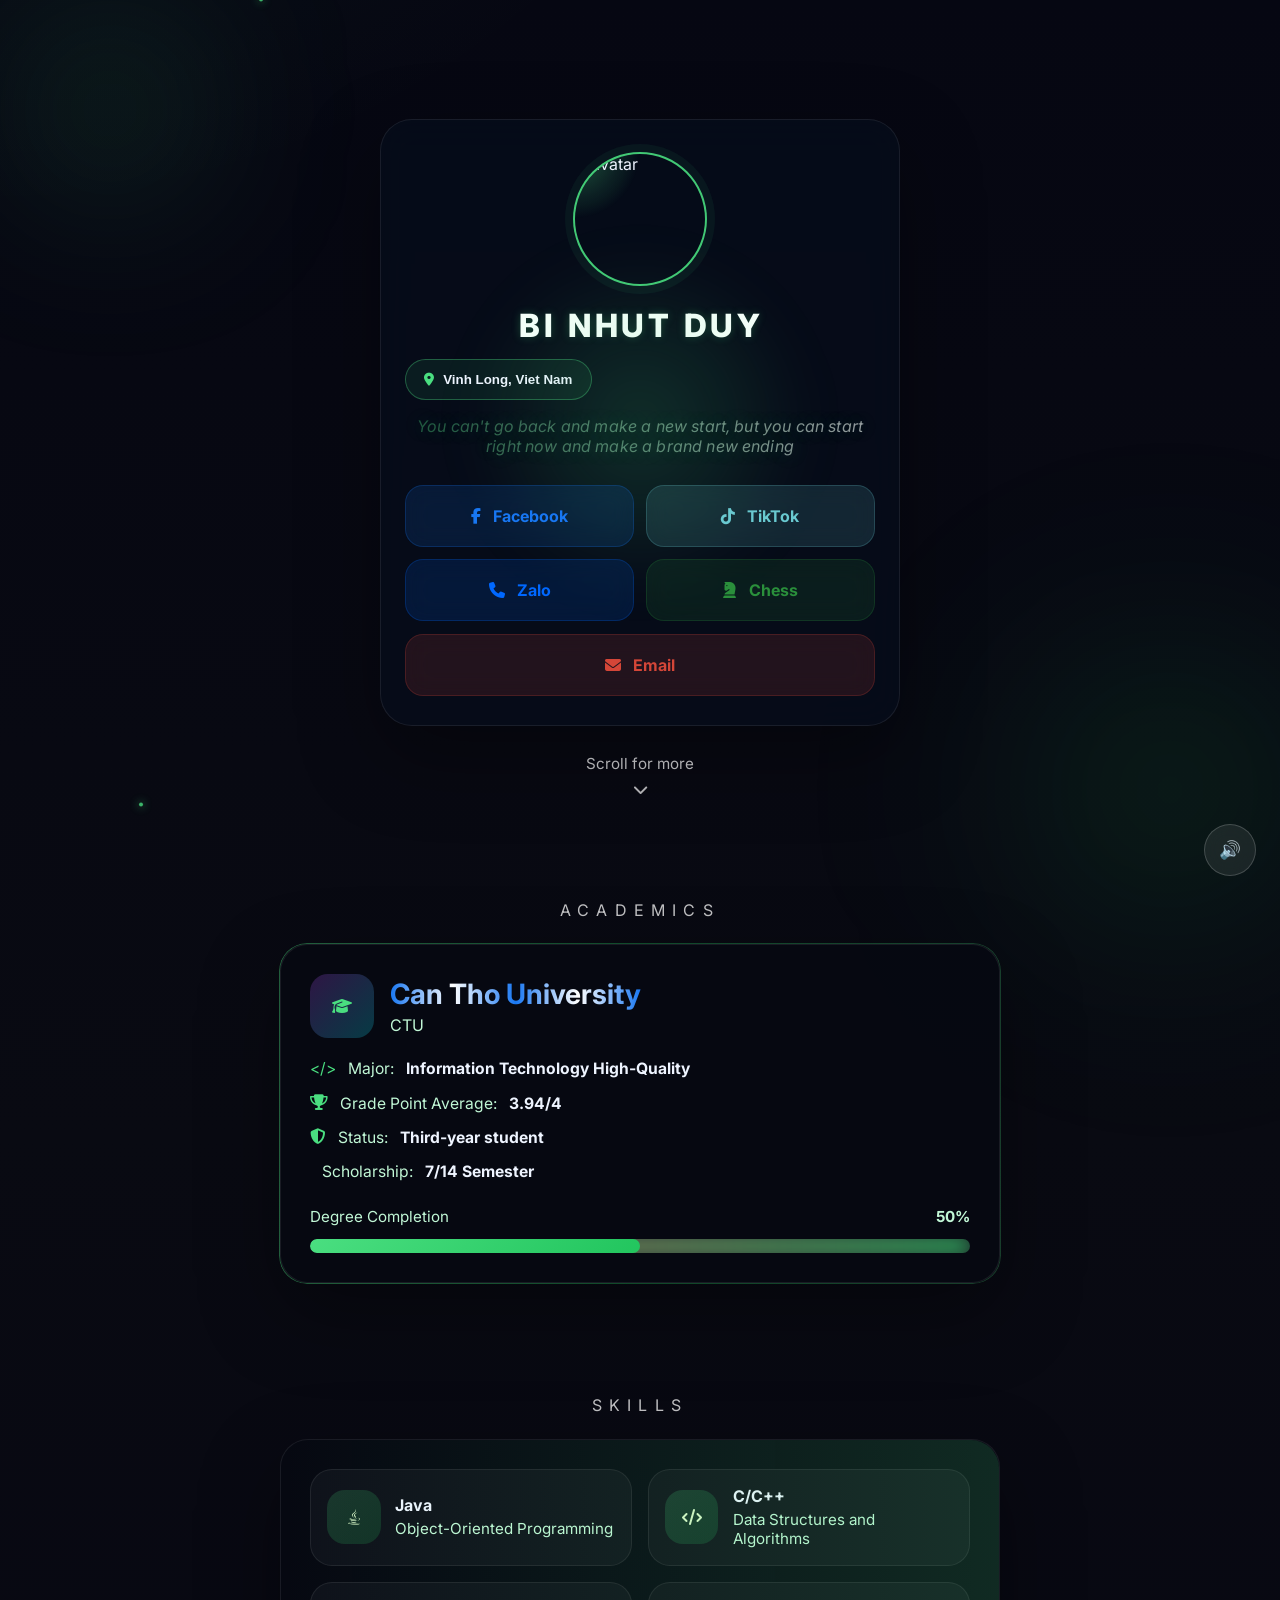
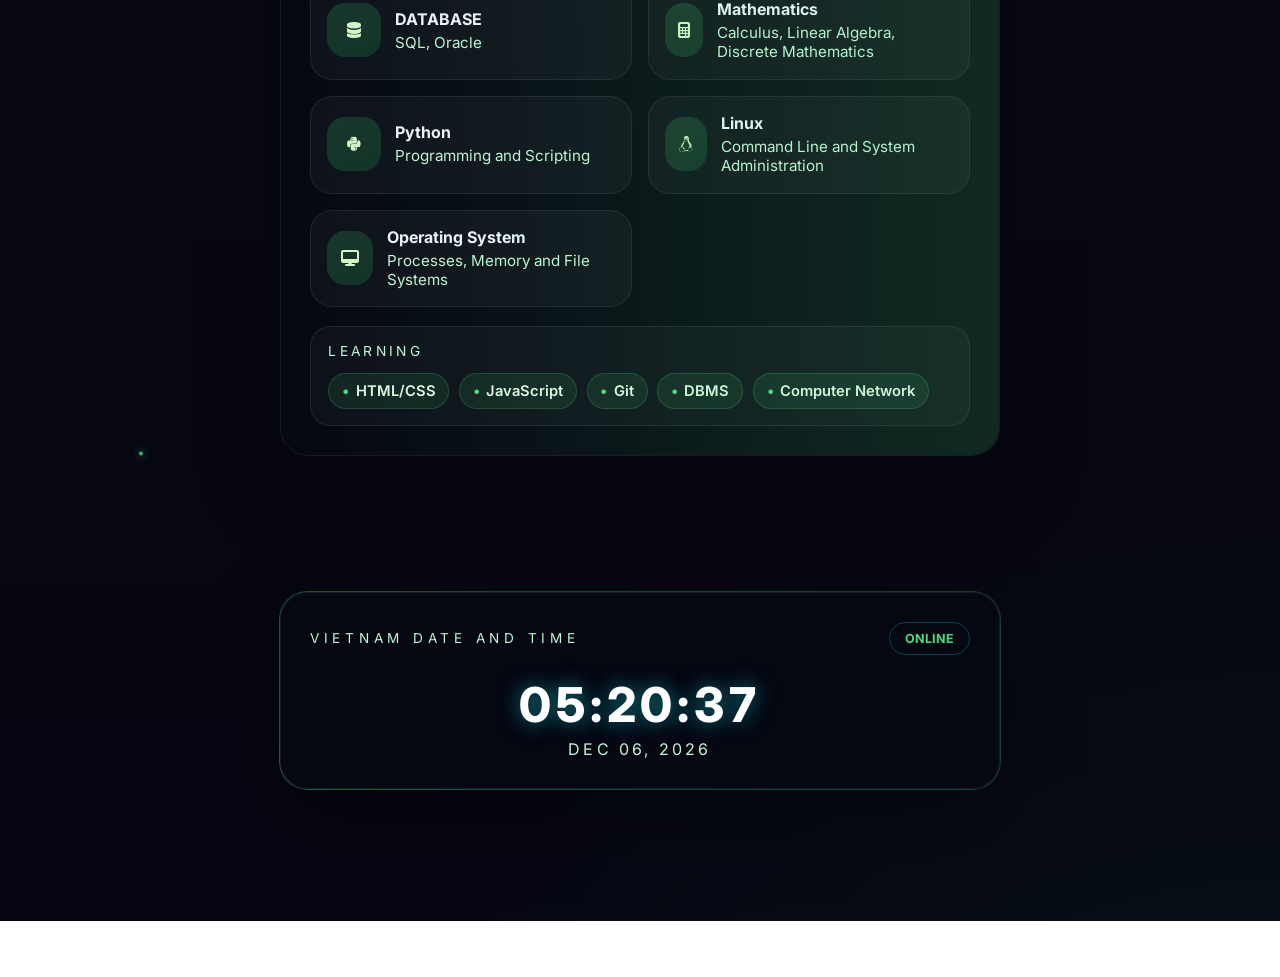
==== BlogCaNhan/img/index.html @ 594ec9be "Add files via upload" ====
<!DOCTYPE html>
<html lang="vi">
  <head>
    <meta charset="UTF-8" />
    <meta name="viewport" content="width=device-width, initial-scale=1.0" />
    <title>Nhut Duy Bi Profile</title>
    <meta
      name="description"
      content="Profile card cá nhân với hiệu ứng neon, giao diện mobile-first và liên kết mạng xã hội." 
    />
    <link rel="preconnect" href="https://fonts.googleapis.com" />
    <link rel="preconnect" href="https://fonts.gstatic.com" crossorigin />
    <link
      href="https://fonts.googleapis.com/css2?family=Inter:wght@400;500;600;700;800&display=swap"
      rel="stylesheet"
    />
    <link
      rel="stylesheet"
      href="https://cdnjs.cloudflare.com/ajax/libs/font-awesome/6.5.2/css/all.min.css"
    />
    <link rel="stylesheet" href="styles.css" />
  </head>
  <body>
    <audio id="background-music" src="https://www.soundhelix.com/examples/mp3/SoundHelix-Song-1.mp3" loop preload="auto" autoplay playsinline></audio>
    <button id="music-toggle" class="music-toggle" aria-label="Tắt nhạc" title="Tắt nhạc">🔊</button>
    
    <div id="particles-js"></div>

    <main class="hero">
      <div class="hero-card" data-aos="fade-up">
        <div class="hero-card-glow"></div>
        <div class="avatar-wrap">
          <img
            src="img/avatar.jpg"
            alt="avatar"
            class="avatar"
          />
        </div>
        <h1 class="name-title" aria-label="BI NHUT DUY">
          <span>B</span><span>I</span><span class="name-space"></span><span>N</span><span>H</span><span>U</span><span>T</span><span class="name-space"></span><span>D</span><span>U</span><span>Y</span>
        </h1>
        <button class="location-pill">
          <i class="fa-solid fa-location-dot"></i>
          Vinh Long, Viet Nam
        </button>
        <p class="subtitle">You can't go back and make a new start, but you can start right now and make a brand new ending</p>

        <div class="links-grid">
          <a href="https://www.facebook.com/nhutduymz2306" target="_blank" rel="noopener noreferrer" class="link-button facebook">
            <i class="fa-brands fa-facebook-f"></i>
            Facebook
          </a>
          <a href="https://www.tiktok.com/@nhutduybi" target="_blank" rel="noopener noreferrer" class="link-button tik-tok">
            <i class="fa-brands fa-tiktok"></i>
            TikTok
          </a>
          <a href="http://zalo.me/0325506418" target="_blank" rel="noopener noreferrer" class="link-button zalo">
            <i class="fa-solid fa-phone"></i>
            Zalo
          </a>
          <a href="https://link.chess.com/friend/jYQXuq" target="_blank" rel="noopener noreferrer" class="link-button chess">
            <i class="fa-solid fa-chess-knight"></i>
            Chess
          </a>
          <a href="mailto:nhutduybi2006@gmail.com" target="_blank" rel="noopener noreferrer" class="link-button free-fire">
            <i class="fa-solid fa-envelope"></i>
            Email
          </a>
        </div>
      </div>

      <div class="scroll-hint" id="scroll-hint" aria-label="Scroll for more">
        <span>Scroll for more</span>
        <i class="fa-solid fa-chevron-down"></i>
      </div>
    </main>

    <section id="academics" class="section academics container reveal">
      <div class="section-heading reveal">ACADEMICS</div>
      <div class="academics-card reveal reveal-delay-1">
        <div class="academics-top">
          <div class="academics-icon">
            <i class="fa-solid fa-graduation-cap"></i>
          </div>
          <div>
            <h2>Can Tho University</h2>
            <p>CTU</p>
          </div>
        </div>
        <div class="academics-info">
          <div><span>&lt;/&gt;</span> Major: <strong>Information Technology High-Quality</strong></div>
          <div><i class="fa-solid fa-trophy"></i> Grade Point Average: <strong>3.94/4</strong></div>
          <div><i class="fa-solid fa-shield-halved"></i> Status: <strong>Third-year student</strong></div>
          <div><i class="fa-solid fa-shield-check"></i> Scholarship: <strong>7/14 Semester</strong></div>
        </div>
        <div class="progress-row">
          <div class="progress-meta">
            <span>Degree Completion</span>
            <strong>50%</strong>
          </div>
          <div class="progress-bar"><div class="progress-fill"></div></div>
        </div>
      </div>
    </section>

    <section class="section achievements container reveal">
      <div class="section-heading reveal">SKILLS</div>
      <div class="achievements-card reveal reveal-delay-1">
        <div class="achievement-grid">
          <div class="achievement-item">
            <div class="achievement-icon">
              <i class="fa-brands fa-java"></i>
            </div>
            <div>
              <h3>Java</h3>
              <p>Object-Oriented Programming</p>
            </div>
          </div>
          <div class="achievement-item">
            <div class="achievement-icon">
              <i class="fa-solid fa-code"></i>
            </div>
            <div>
              <h3>C/C++</h3>
              <p>Data Structures and Algorithms</p>
            </div>
          </div>
          <div class="achievement-item">
            <div class="achievement-icon">
              <i class="fa-solid fa-database"></i>
            </div>
            <div>
              <h3>DATABASE</h3>
              <p>SQL, Oracle</p>
            </div>
          </div>
          <div class="achievement-item">
            <div class="achievement-icon">
              <i class="fa-solid fa-calculator"></i>
            </div>
            <div>
              <h3>Mathematics</h3>
              <p>Calculus, Linear Algebra, Discrete Mathematics</p>
            </div>
          </div>
          <div class="achievement-item">
            <div class="achievement-icon">
              <i class="fa-brands fa-python"></i>
            </div>
            <div>
              <h3>Python</h3>
              <p>Programming and Scripting</p>
            </div>
          </div>
          <div class="achievement-item">
            <div class="achievement-icon">
              <i class="fa-brands fa-linux"></i>
            </div>
            <div>
              <h3>Linux</h3>
              <p>Command Line and System Administration</p>
            </div>
          </div>
          <div class="achievement-item">
            <div class="achievement-icon">
              <i class="fa-solid fa-desktop"></i>
            </div>
            <div>
              <h3>Operating System</h3>
              <p>Processes, Memory and File Systems</p>
            </div>
          </div>
        </div>

        <div class="learning-wrap">
          <div class="learning-title">Learning</div>
          <div class="learning-badges">
            <span class="learning-badge">HTML/CSS</span>
            <span class="learning-badge">JavaScript</span>
            <span class="learning-badge">Git</span>
            <span class="learning-badge">DBMS</span>
            <span class="learning-badge">Computer Network</span>
          </div>
        </div>
      </div>
    </section>

    <section class="section clock-section container reveal">
      <div class="clock-card reveal reveal-delay-1">
        <div class="clock-head">
          <span class="clock-title">VIETNAM DATE AND TIME</span>
          <span class="status-pill">ONLINE</span>
        </div>
        <div class="clock-display">
          <div id="clock-time">00:00:00</div>
          <div id="clock-date">-- --- ----</div>
        </div>
      </div>
    </section>

    <footer class="footer reveal">
      <p>CREATED BY BINHUTDUY</p>
    </footer>

    <script src="https://unpkg.com/aos@2.3.4/dist/aos.js"></script>
    <script src="script.js"></script>
  </body>
</html>
---- BlogCaNhan/img/styles.css ----
:root {
  --bg: #04050e;
  --panel: rgba(9, 12, 26, 0.75);
  --panel-strong: rgba(255, 255, 255, 0.08);
  --text: #eef4ff;
  --muted: #c1f7d6;
  --accent: #4ade80;
  --accent-2: #22c55e;
  --accent-3: #16a34a;
  --border: rgba(255, 255, 255, 0.12);
  --shadow: 0 30px 80px rgba(0, 0, 0, 0.35);
}

* {
  box-sizing: border-box;
  margin: 0;
  padding: 0;
}

html {
  scroll-behavior: smooth;
  overflow-x: hidden;
  -webkit-overflow-scrolling: touch;
}

body {
  overflow-x: hidden;
  overscroll-behavior-y: auto;
}

@keyframes pulse-glow {
  0%, 100% {
    box-shadow: 0 0 0 0 rgba(74, 222, 128, 0.7);
  }
  50% {
    box-shadow: 0 0 0 12px rgba(74, 222, 128, 0);
  }
}

@keyframes float-scale {
  0%, 100% {
    transform: scale(1);
  }
  50% {
    transform: scale(1.04);
  }
}

@keyframes shimmer {
  0% {
    background-position: -1000px 0;
  }
  100% {
    background-position: 1000px 0;
  }
}

@keyframes glow-pulse {
  0%, 100% {
    opacity: 0.35;
  }
  50% {
    opacity: 0.65;
  }
}

@keyframes glow-sweep {
  0% {
    opacity: 0.9;
    background-position: -220% 0;
  }
  50% {
    opacity: 1;
    background-position: 220% 0;
  }
  100% {
    opacity: 0.9;
    background-position: -220% 0;
  }
}

@keyframes shimmer-sweep {
  0% {
    background-position: -200% 0;
  }
  100% {
    background-position: 200% 0;
  }
}

@keyframes page-float {
  0%, 100% {
    transform: translate3d(0, 0, 0) scale(1);
    opacity: 0.35;
  }
  50% {
    transform: translate3d(30px, -20px, 0) scale(1.05);
    opacity: 0.55;
  }
}

@keyframes rotate-gradient {
  0% {
    background-position: 0% 50%;
  }
  50% {
    background-position: 100% 50%;
  }
  100% {
    background-position: 0% 50%;
  }
}

@keyframes orbit-around {
  0% {
    transform: rotate(0deg) translateX(120px) rotate(0deg);
  }
  100% {
    transform: rotate(360deg) translateX(120px) rotate(-360deg);
  }
}

@keyframes orbit-around-sm {
  0% {
    transform: rotate(0deg) translateX(95px) rotate(0deg);
  }
  100% {
    transform: rotate(360deg) translateX(95px) rotate(-360deg);
  }
}

@keyframes orbit-reverse {
  0% {
    transform: rotate(-360deg) translateX(110px) rotate(360deg);
  }
  100% {
    transform: rotate(0deg) translateX(110px) rotate(0deg);
  }
}

.orbit-container {
  position: absolute;
  width: 100%;
  height: 100%;
  left: 50%;
  top: 50%;
  transform: translate(-50%, -50%);
  pointer-events: none;
  overflow: hidden;
  max-width: 100%;
  max-height: 100%;
}

@keyframes spin-ring {
  0% { transform: rotate(0deg); }
  100% { transform: rotate(360deg); }
}

@keyframes spin-ring-reverse {
  0% { transform: rotate(360deg); }
  100% { transform: rotate(0deg); }
}

.orbit-particle {
  position: absolute;
  width: 4px;
  height: 4px;
  border-radius: 50%;
  background: rgba(74, 222, 128, 0.8);
  box-shadow: 0 0 8px rgba(74, 222, 128, 0.9);
  left: 50%;
  top: 50%;
  margin: -2px 0 0 -2px;
}

body {
  min-height: 100vh;
  font-family: "Inter", sans-serif;
  color: var(--text);
  background-image: radial-gradient(circle at top left, rgba(74, 222, 128, 0.08), transparent 20%),
    radial-gradient(circle at bottom right, rgba(34, 197, 94, 0.1), transparent 25%),
    linear-gradient(180deg, #060712 0%, #090a12 45%, #060612 100%);
  background-size: 150% 150%, 150% 150%, 100% 100%;
  background-position: 0% 50%, 100% 50%, 50% 50%;
  animation: background-pulse 18s ease-in-out infinite;
  overflow-x: hidden;
  position: relative;
}

body::before,
body::after {
  content: "";
  position: fixed;
  inset: auto;
  width: 420px;
  height: 420px;
  border-radius: 50%;
  filter: blur(90px);
  pointer-events: none;
  z-index: 0;
}

body::before {
  top: -100px;
  left: -100px;
  background: radial-gradient(circle, rgba(74, 222, 128, 0.28), transparent 38%);
  animation: page-float 12s ease-in-out infinite, glow-drift 35s ease-in-out infinite;
}

body::after {
  right: -100px;
  bottom: -100px;
  background: radial-gradient(circle, rgba(34, 197, 94, 0.24), transparent 42%);
  box-shadow: inset 0 0 180px rgba(34, 197, 94, 0.12);
  animation: page-float 10s ease-in-out infinite, glow-drift-reverse 38s ease-in-out infinite;
  animation-delay: 4s, 4s;
}

@keyframes background-pulse {
  0%, 100% {
    background-position: 0% 50%, 100% 50%, 50% 50%;
  }
  50% {
    background-position: 15% 55%, 85% 45%, 50% 50%;
  }
}

@keyframes glow-drift {
  0%, 100% {
    transform: translate(0, 0);
    opacity: 1;
  }
  50% {
    transform: translate(20px, 18px);
    opacity: 0.85;
  }
}

@keyframes glow-drift-reverse {
  0%, 100% {
    transform: translate(0, 0);
    opacity: 1;
  }
  50% {
    transform: translate(-18px, -22px);
    opacity: 0.8;
  }
}

#particles-js {
  position: fixed;
  inset: 0;
  z-index: 0;
  pointer-events: none;
}

.music-toggle {
  position: fixed;
  bottom: 1.5rem;
  right: 1.5rem;
  z-index: 20;
  width: 52px;
  height: 52px;
  border-radius: 50%;
  border: 1px solid rgba(255, 255, 255, 0.18);
  background: rgba(255, 255, 255, 0.08);
  color: var(--accent-2);
  font-size: 1.1rem;
  display: grid;
  place-items: center;
  backdrop-filter: blur(12px);
  cursor: pointer;
  transition: transform 0.2s ease, background 0.2s ease, box-shadow 0.2s ease;
}

.music-toggle:hover {
  transform: scale(1.05);
  background: rgba(255, 255, 255, 0.14);
  box-shadow: 0 16px 34px rgba(74, 222, 128, 0.15);
}

.hero {
  min-height: 100vh;
  display: flex;
  flex-direction: column;
  justify-content: center;
  align-items: center;
  padding: 2rem 0 1rem;
  position: relative;
  z-index: 1;
}

.hero-card {
  position: relative;
  width: min(520px, calc(100% - 2rem));
  padding: 2rem 1.5rem 1.8rem;
  background: rgba(7, 12, 26, 0.85);
  border: 1px solid rgba(255, 255, 255, 0.08);
  border-radius: 32px;
  box-shadow: var(--shadow);
  backdrop-filter: blur(18px);
  overflow: visible;
  max-width: calc(100vw - 2rem);
  box-sizing: border-box;
  transform: none;
  transition: none;
}

.hero-card-glow {
  position: absolute;
  inset: -12px;
  z-index: 0;
  background: radial-gradient(circle, rgba(74, 222, 128, 0.18), transparent 42%);
  filter: blur(26px);
}

.avatar-wrap {
  position: relative;
  width: 134px;
  height: 134px;
  margin: 0 auto 1.4rem;
  border-radius: 50%;
  border: 2px solid rgba(74, 222, 128, 0.9);
  box-shadow: 0 0 0 8px rgba(74, 222, 128, 0.06);
  background: radial-gradient(circle at top left, rgba(74, 222, 128, 0.35), transparent 35%);
  overflow: hidden;
  z-index: 1;
  animation: pulse-glow 2.5s ease-in-out infinite;
}

.avatar {
  width: 100%;
  height: 100%;
  object-fit: cover;
}

.hero-card h1 {
  font-size: 2rem;
  text-align: center;
  letter-spacing: 0.03em;
  margin-bottom: 0.9rem;
  z-index: 1;
  animation: float-scale 3s ease-in-out infinite;
}

.name-title {
  display: flex;
  justify-content: center;
  flex-wrap: wrap;
  gap: 0.08em;
  font-weight: 800;
  font-size: clamp(1.8rem, 4.2vw, 2.45rem);
  letter-spacing: 0.28em;
  line-height: 1.12;
  text-transform: uppercase;
  text-shadow: 0 0 12px rgba(74, 222, 128, 0.2);
}

.name-title .name-space {
  display: inline-block;
  width: 0.28em;
}

.name-title span {
  display: inline-block;
  color: #f7fffb;
  animation: name-bounce 2.2s ease-in-out infinite;
  text-shadow: 0 0 8px rgba(74, 222, 128, 0.25);
}

.name-title span:nth-child(2n) {
  animation-delay: 0.1s;
}

.name-title span:nth-child(3n) {
  animation-delay: 0.2s;
}

.name-title span:nth-child(4n) {
  animation-delay: 0.3s;
}

@keyframes name-bounce {
  0%, 100% {
    transform: translateY(0) scale(1);
    color: #f7fffb;
    text-shadow: 0 0 8px rgba(74, 222, 128, 0.2);
  }
  50% {
    transform: translateY(-4px) scale(1.06);
    color: #7ef0a8;
    text-shadow: 0 0 14px rgba(74, 222, 128, 0.45);
  }
}

.location-pill {
  display: inline-flex;
  align-items: center;
  gap: 0.55rem;
  margin: 0 auto 1rem;
  padding: 0.75rem 1.15rem;
  border-radius: 999px;
  border: 1px solid rgba(74, 222, 128, 0.35);
  background: rgba(74, 222, 128, 0.08);
  color: var(--text);
  font-weight: 600;
  cursor: default;
  z-index: 1;
}

.location-pill i {
  color: var(--accent);
}

.subtitle {
  text-align: center;
  color: #e8fdf3;
  font-size: 1rem;
  font-style: italic;
  margin-bottom: 1.8rem;
  z-index: 1;
  letter-spacing: 0.01em;
  text-shadow: 0 0 18px rgba(74, 222, 128, 0.25);
  background: linear-gradient(90deg, rgba(74, 222, 128, 0.35), rgba(255, 255, 255, 0.6));
  -webkit-background-clip: text;
  background-clip: text;
  -webkit-text-fill-color: transparent;
  animation: subtitle-pop 5s ease-in-out infinite;
}

@keyframes subtitle-pop {
  0%, 100% {
    opacity: 0.88;
    transform: translateY(0px);
  }
  50% {
    opacity: 1;
    transform: translateY(-2px);
  }
}

.links-grid {
  display: grid;
  grid-template-columns: repeat(2, minmax(0, 1fr));
  gap: 0.7rem;
  row-gap: 0.8rem;
  z-index: 1;
}

.link-button {
  display: inline-flex;
  align-items: center;
  gap: 0.75rem;
  justify-content: center;
  min-height: 62px;
  padding: 0.9rem 1rem;
  border-radius: 18px;
  font-weight: 700;
  text-decoration: none;
  transition: transform 0.2s ease, box-shadow 0.2s ease, filter 0.2s ease;
  color: #fff;
  background: rgba(255, 255, 255, 0.06);
  border: 1px solid rgba(255, 255, 255, 0.08);
  backdrop-filter: blur(12px);
  position: relative;
  z-index: 1;
  cursor: pointer;
  -webkit-tap-highlight-color: transparent;
  touch-action: manipulation;
  user-select: none;
}

.link-button:hover {
  transform: scale(1.02);
  filter: brightness(1.15);
  box-shadow: 0 15px 35px rgba(0, 0, 0, 0.3);
  border-color: rgba(255, 255, 255, 0.25);
}

.link-button.facebook {
  color: #1877f2;
  background: rgba(24, 119, 242, 0.14);
  border-color: rgba(24, 119, 242, 0.22);
  transition: all 0.3s ease;
}

.link-button.facebook:hover {
  box-shadow: 0 0 20px rgba(24, 119, 242, 0.4);
}

.link-button.instagram {
  color: #ff7dbd;
  background: rgba(255, 125, 189, 0.14);
  border-color: rgba(255, 125, 189, 0.22);
  transition: all 0.3s ease;
}

.link-button.instagram:hover {
  box-shadow: 0 0 20px rgba(255, 125, 189, 0.4);
}

.link-button.zalo {
  color: #0068ff;
  background: rgba(0, 104, 255, 0.14);
  border-color: rgba(0, 104, 255, 0.22);
  transition: all 0.3s ease;
}

.link-button.zalo:hover {
  box-shadow: 0 0 20px rgba(0, 104, 255, 0.4);
}

.link-button.chess {
  color: #2a8f3b;
  background: rgba(42, 143, 59, 0.14);
  border-color: rgba(42, 143, 59, 0.22);
  transition: all 0.3s ease;
}

.link-button.chess:hover {
  box-shadow: 0 0 20px rgba(42, 143, 59, 0.4);
}

.link-button.free-fire {
  grid-column: 1 / -1;
  justify-self: center;
  width: 100%;
  color: #d44638;
  background: rgba(212, 70, 56, 0.14);
  border-color: rgba(212, 70, 56, 0.22);
  transition: all 0.3s ease;
}

.link-button.free-fire:hover {
  box-shadow: 0 0 20px rgba(212, 70, 56, 0.4);
}

.link-button.tik-tok {
  color: #69c9d0;
  background: rgba(105, 201, 208, 0.14);
  border-color: rgba(105, 201, 208, 0.22);
  transition: all 0.3s ease;
}

.link-button.tik-tok:hover {
  box-shadow: 0 0 20px rgba(105, 201, 208, 0.4);
}

.scroll-hint {
  margin-top: 1.75rem;
  display: flex;
  flex-direction: column;
  align-items: center;
  gap: 0.55rem;
  color: rgba(255, 255, 255, 0.68);
  font-size: 0.95rem;
  z-index: 1;
  background: transparent;
  border: 0;
  padding: 0;
  cursor: default;
}

.scroll-hint i {
  font-size: 0.95rem;
  animation: float-up 2s ease-in-out infinite;
}

.reveal {
  opacity: 0;
  transform: translateY(56px);
  transition: opacity 0.8s cubic-bezier(0.22, 1, 0.36, 1), transform 0.8s cubic-bezier(0.22, 1, 0.36, 1);
  will-change: opacity, transform;
}

.reveal.is-visible {
  opacity: 1;
  transform: translateY(0);
}

.reveal-delay-1 {
  transition-delay: 0.1s;
}

.section {
  padding: 3rem 0 4rem;
  position: relative;
  z-index: 1;
  scroll-margin-top: 1rem;
}

.section.academics {
  padding-top: 0;
}

.section-heading {
  text-align: center;
  color: rgba(255, 255, 255, 0.75);
  font-size: 1rem;
  letter-spacing: 0.45em;
  margin-bottom: 1.5rem;
}

.achievements-card,
.academics-card {
  position: relative;
  width: min(720px, calc(100% - 2rem));
  margin: 0 auto;
  padding: 1.8rem;
  background: rgba(6, 8, 18, 0.88);
  border: 1px solid rgba(255, 255, 255, 0.08);
  border-radius: 28px;
  box-shadow: var(--shadow);
  backdrop-filter: blur(18px);
  overflow: visible;
  max-width: calc(100vw - 2rem);
  box-sizing: border-box;
}

.achievements-card {
  animation: glow-sweep 6s ease-in-out infinite;
}

.achievements-card::before {
  content: "";
  position: absolute;
  inset: 0;
  border-radius: 28px;
  background: linear-gradient(90deg, transparent, rgba(74, 222, 128, 0.18), transparent);
  background-size: 220% 100%;
  animation: shimmer-sweep 4s linear infinite;
  pointer-events: none;
  z-index: 0;
}

.academics-card::after {
  content: "";
  position: absolute;
  inset: -2px;
  border-radius: 28px;
  padding: 1px;
  background: linear-gradient(90deg, rgba(74, 222, 128, 0.4), rgba(34, 197, 94, 0.35), rgba(74, 222, 128, 0.25));
  mask: linear-gradient(#fff 0 0) content-box, linear-gradient(#fff 0 0);
  mask-composite: subtract;
  pointer-events: none;
  z-index: -1;
}

.academics-top {
  display: flex;
  align-items: center;
  gap: 1rem;
  margin-bottom: 1.35rem;
}

.academics-icon {
  width: 64px;
  height: 64px;
  border-radius: 18px;
  display: grid;
  place-items: center;
  background: linear-gradient(135deg, rgba(191, 74, 255, 0.22), rgba(10, 243, 255, 0.22));
  color: var(--accent);
}

.academics-top h2 {
  font-size: 1.75rem;
  margin-bottom: 0.25rem;
  background: linear-gradient(90deg, #1877f2 0%, #ffffff 25%, #1877f2 50%, #ffffff 75%, #1877f2 100%);
  -webkit-background-clip: text;
  -webkit-text-fill-color: transparent;
  background-clip: text;
  color: transparent;
}

.academics-top p {
  color: var(--muted);
}

.academics-info {
  display: grid;
  gap: 0.95rem;
  margin-bottom: 1.65rem;
}

.academics-info div {
  display: flex;
  align-items: center;
  gap: 0.75rem;
  color: var(--muted);
  font-size: 0.98rem;
}

.academics-info strong {
  color: var(--text);
}

.academics-info span,
.academics-info i {
  color: var(--accent);
}

.progress-row {
  display: grid;
  gap: 0.8rem;
}

.progress-meta {
  display: flex;
  justify-content: space-between;
  align-items: center;
  color: var(--muted);
  font-size: 0.95rem;
}

.progress-bar {
  position: relative;
  width: 100%;
  height: 14px;
  border-radius: 999px;
  background: rgba(255, 255, 255, 0.08);
  overflow: hidden;
}

.progress-bar::before {
  content: "";
  position: absolute;
  inset: -3px;
  border-radius: 999px;
  background: linear-gradient(90deg, rgba(74, 222, 128, 0.8), rgba(190, 255, 146, 0.5), rgba(34, 197, 94, 0.8));
  filter: blur(10px);
  z-index: -1;
}

.progress-fill {
  width: 50%;
  height: 100%;
  border-radius: 999px;
  background: linear-gradient(135deg, var(--accent), var(--accent-2));
}

.footer {
  text-align: center;
  padding: 1rem 0 2rem;
  color: rgba(255, 255, 255, 0.55);
}

@media (max-width: 720px) {
  .hero-card {
    padding: 1.8rem 1.2rem 1.4rem;
  }

  .avatar-wrap {
    width: 120px;
    height: 120px;
  }

  .hero-card h1 {
    font-size: 1.9rem;
  }

  .location-pill,
  .subtitle {
    font-size: 0.95rem;
  }

  .links-grid {
    grid-template-columns: 1fr 1fr;
    gap: 0.65rem;
  }

  .link-button {
    min-height: 56px;
    border-radius: 16px;
    transition: transform 0.18s ease, box-shadow 0.18s ease, background 0.18s ease;
    touch-action: manipulation;
  }

  .link-button:active {
    transform: scale(0.98);
    box-shadow: 0 10px 24px rgba(74, 222, 128, 0.16);
  }

  .section-heading {
    letter-spacing: 0.35em;
  }

  .hero-card {
    border-color: rgba(74, 222, 128, 0.18);
    box-shadow: 0 25px 80px rgba(74, 222, 128, 0.16);
  }

  .hero-card::after {
    content: "";
    position: absolute;
    inset: -14px;
    border-radius: 36px;
    background: radial-gradient(circle, rgba(74, 222, 128, 0.14), transparent 60%);
    filter: blur(18px);
    pointer-events: none;
    z-index: 0;
  }
}

@media (max-width: 540px) {
  .hero-card {
    width: calc(100% - 1.5rem);
  }

  .links-grid {
    grid-template-columns: 1fr;
    gap: 0.6rem;
  }

  .link-button.bank {
    width: 100%;
  }

  .academics-card,
  .achievements-card,
  .clock-card {
    width: calc(100% - 1.5rem);
  }

  .academics-top {
    flex-direction: column;
    align-items: flex-start;
  }

  .achievement-grid {
    grid-template-columns: 1fr;
  }

  .achievement-item {
    flex-direction: column;
    align-items: flex-start;
    gap: 0.75rem;
  }

  .achievement-icon {
    width: 48px;
    height: 48px;
  }

  .music-toggle {
    width: 46px;
    height: 46px;
    bottom: 1rem;
    right: 1rem;
  }
}

.achievements-card {
  position: relative;
  width: min(720px, calc(100% - 2rem));
  margin: 0 auto 1.5rem;
  padding: 1.8rem;
  background: rgba(6, 8, 18, 0.88);
  border: 1px solid rgba(255, 255, 255, 0.08);
  border-radius: 28px;
  box-shadow: var(--shadow);
  backdrop-filter: blur(18px);
  overflow: visible;
  max-width: calc(100vw - 2rem);
  box-sizing: border-box;
}

.achievement-grid {
  display: grid;
  grid-template-columns: repeat(2, minmax(0, 1fr));
  gap: 1rem;
}

.achievement-item {
  display: flex;
  align-items: center;
  gap: 0.9rem;
  padding: 1rem 1rem 1.1rem;
  border-radius: 22px;
  background: rgba(255, 255, 255, 0.04);
  border: 1px solid rgba(255, 255, 255, 0.08);
  transition: transform 0.25s ease, box-shadow 0.25s ease, border-color 0.25s ease;
}

.achievement-item:hover {
  transform: scale(1.02);
  box-shadow: 0 12px 24px rgba(74, 222, 128, 0.18);
  border-color: rgba(74, 222, 128, 0.25);
}

.achievement-item:hover .achievement-icon {
  transform: rotate(8deg) scale(1.05);
}

.learning-wrap {
  margin-top: 1.2rem;
  padding: 1rem 1.1rem;
  border-radius: 20px;
  background: rgba(255, 255, 255, 0.035);
  border: 1px solid rgba(255, 255, 255, 0.08);
}

.learning-title {
  margin-bottom: 0.85rem;
  font-size: 0.86rem;
  letter-spacing: 0.24em;
  text-transform: uppercase;
  color: var(--muted);
}

.learning-badges {
  display: flex;
  flex-wrap: wrap;
  gap: 0.6rem;
}

.learning-badge {
  display: inline-flex;
  align-items: center;
  gap: 0.4rem;
  padding: 0.5rem 0.8rem;
  border-radius: 999px;
  background: rgba(74, 222, 128, 0.1);
  border: 1px solid rgba(74, 222, 128, 0.2);
  color: #dffbe5;
  font-size: 0.92rem;
  font-weight: 600;
}

.learning-badge::before {
  content: "•";
  color: var(--accent);
}

.achievement-icon {
  width: 54px;
  height: 54px;
  border-radius: 18px;
  display: grid;
  place-items: center;
  background: linear-gradient(135deg, rgba(74, 222, 128, 0.18), rgba(34, 197, 94, 0.18));
  color: #d8f5c7;
}

.achievement-item h3 {
  font-size: 1rem;
  margin-bottom: 0.25rem;
}

.achievement-item p {
  color: var(--muted);
  font-size: 0.95rem;
}

.clock-card {
  position: relative;
  width: min(720px, calc(100% - 2rem));
  margin: 0 auto;
  padding: 1.8rem;
  background: rgba(6, 8, 18, 0.88);
  border: 1px solid rgba(255, 255, 255, 0.08);
  border-radius: 28px;
  box-shadow: var(--shadow);
  backdrop-filter: blur(18px);
  overflow: visible;
  max-width: calc(100vw - 2rem);
  box-sizing: border-box;
}

.clock-card::after {
  content: "";
  position: absolute;
  inset: -2px;
  border-radius: 28px;
  padding: 1px;
  background: linear-gradient(45deg, rgba(74, 222, 128, 0.4), rgba(34, 197, 94, 0.35), rgba(74, 222, 128, 0.25));
  mask: linear-gradient(#fff 0 0) content-box, linear-gradient(#fff 0 0);
  mask-composite: subtract;
  pointer-events: none;
  z-index: -1;
}

.clock-head {
  display: flex;
  justify-content: space-between;
  align-items: center;
  gap: 0.75rem;
  margin-bottom: 1.25rem;
}

.clock-title {
  color: var(--muted);
  letter-spacing: 0.35em;
  font-size: 0.85rem;
  text-transform: uppercase;
}

.status-pill {
  display: inline-flex;
  align-items: center;
  justify-content: center;
  padding: 0.5rem 0.95rem;
  border-radius: 999px;
  border: 1px solid rgba(10, 243, 255, 0.25);
  color: var(--accent);
  font-weight: 700;
  font-size: 0.78rem;
  text-transform: uppercase;
}

.clock-display {
  display: flex;
  flex-direction: column;
  align-items: center;
  gap: 0.35rem;
}

#clock-time {
  font-size: 3rem;
  font-weight: 800;
  letter-spacing: 0.1em;
  color: #ffffff;
  animation: glow-pulse 2s ease-in-out infinite;
  text-shadow: 0 0 20px rgba(10, 243, 255, 0.5);
}

#clock-date {
  font-size: 1rem;
  color: var(--muted);
  letter-spacing: 0.2em;
  animation: float-up 4s ease-in-out infinite;
}

@media (max-width: 720px) {
  .clock-card {
    padding: 1.4rem;
  }

  #clock-time {
    font-size: 2.6rem;
  }
}

@media (max-width: 540px) {
  .clock-head {
    flex-direction: column;
    align-items: flex-start;
  }

  #clock-time {
    font-size: 2.2rem;
  }
}
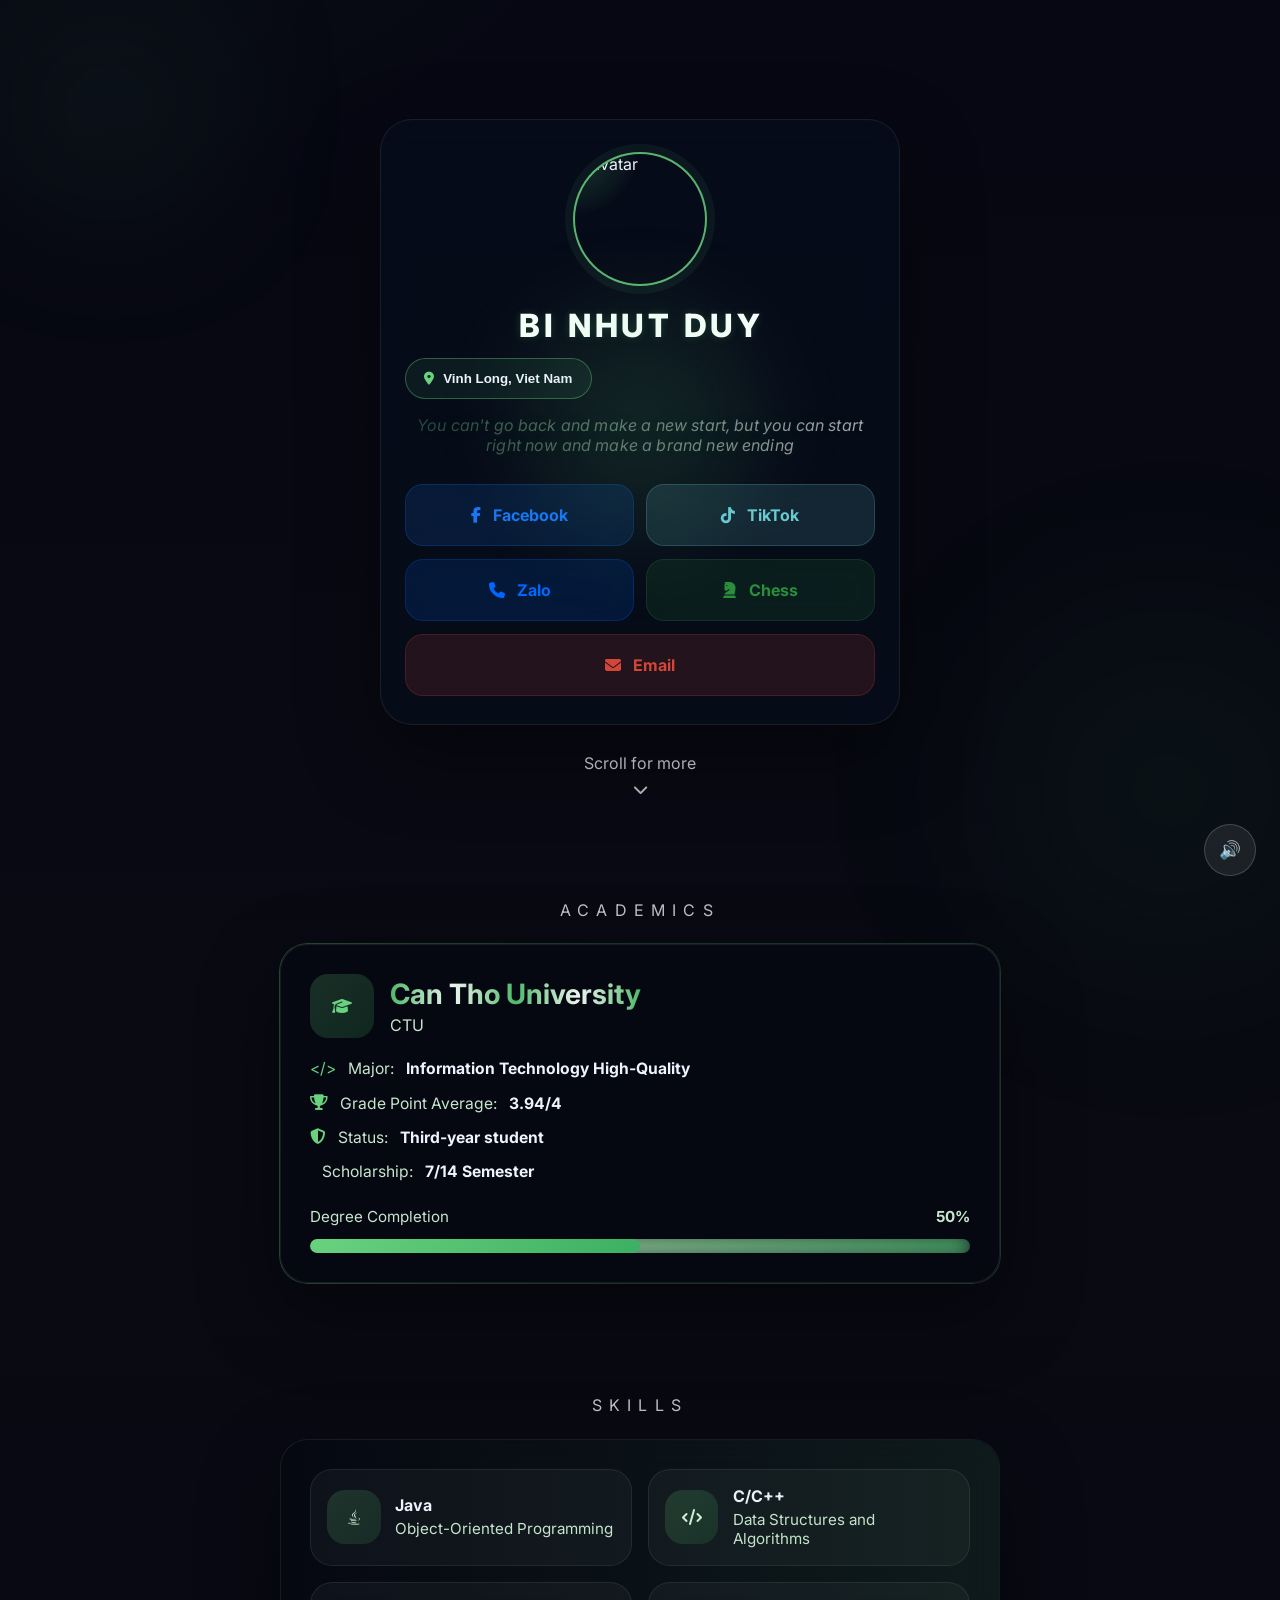
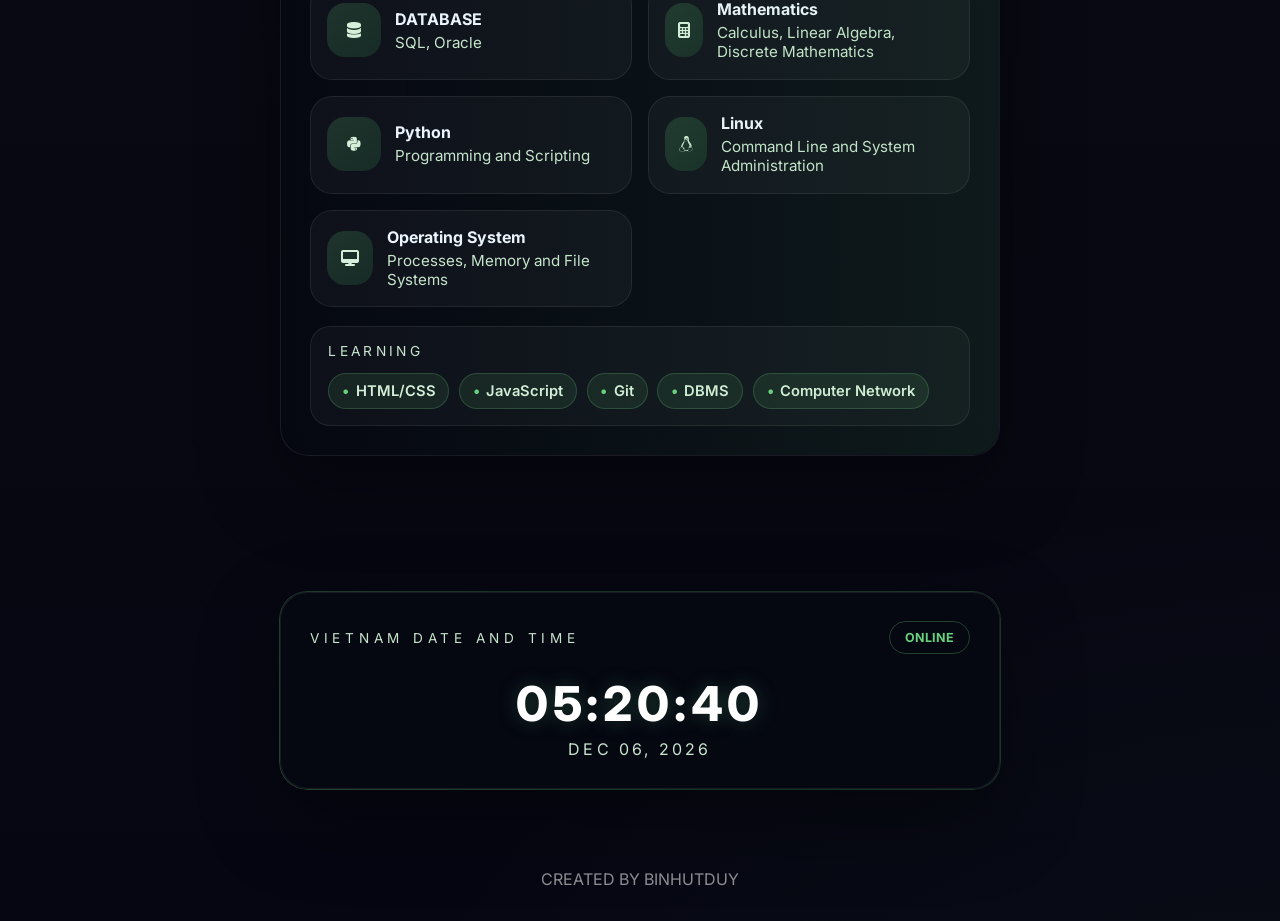
==== commit 11851659: "Add files via upload" ====
--- a/BlogCaNhan/img/index.html
+++ b/BlogCaNhan/img/index.html
@@ -69,10 +69,10 @@
         </div>
       </div>
 
-      <div class="scroll-hint" id="scroll-hint" aria-label="Scroll for more">
+      <button class="scroll-hint" id="scroll-hint" type="button" aria-label="Cuộn xuống mục học tập">
         <span>Scroll for more</span>
         <i class="fa-solid fa-chevron-down"></i>
-      </div>
+      </button>
     </main>
 
     <section id="academics" class="section academics container reveal">
--- a/BlogCaNhan/img/styles.css
+++ b/BlogCaNhan/img/styles.css
@@ -3,10 +3,10 @@
   --panel: rgba(9, 12, 26, 0.75);
   --panel-strong: rgba(255, 255, 255, 0.08);
   --text: #eef4ff;
-  --muted: #c1f7d6;
-  --accent: #4ade80;
-  --accent-2: #22c55e;
-  --accent-3: #16a34a;
+  --muted: #c8e5ce;
+  --accent: #69d27f;
+  --accent-2: #3caf62;
+  --accent-3: #287c49;
   --border: rgba(255, 255, 255, 0.12);
   --shadow: 0 30px 80px rgba(0, 0, 0, 0.35);
 }
@@ -20,20 +20,18 @@
 html {
   scroll-behavior: smooth;
   overflow-x: hidden;
-  -webkit-overflow-scrolling: touch;
 }
 
 body {
-  overflow-x: hidden;
   overscroll-behavior-y: auto;
 }
 
 @keyframes pulse-glow {
   0%, 100% {
-    box-shadow: 0 0 0 0 rgba(74, 222, 128, 0.7);
+    box-shadow: 0 0 0 0 rgba(105, 210, 127, 0.4);
   }
   50% {
-    box-shadow: 0 0 0 12px rgba(74, 222, 128, 0);
+    box-shadow: 0 0 0 12px rgba(105, 210, 127, 0);
   }
 }
 
@@ -166,8 +164,8 @@
   width: 4px;
   height: 4px;
   border-radius: 50%;
-  background: rgba(74, 222, 128, 0.8);
-  box-shadow: 0 0 8px rgba(74, 222, 128, 0.9);
+  background: rgba(105, 210, 127, 0.75);
+  box-shadow: 0 0 8px rgba(105, 210, 127, 0.65);
   left: 50%;
   top: 50%;
   margin: -2px 0 0 -2px;
@@ -177,12 +175,11 @@
   min-height: 100vh;
   font-family: "Inter", sans-serif;
   color: var(--text);
-  background-image: radial-gradient(circle at top left, rgba(74, 222, 128, 0.08), transparent 20%),
-    radial-gradient(circle at bottom right, rgba(34, 197, 94, 0.1), transparent 25%),
+  background-image: radial-gradient(circle at top left, rgba(105, 210, 127, 0.07), transparent 20%),
+    radial-gradient(circle at bottom right, rgba(60, 175, 98, 0.08), transparent 25%),
     linear-gradient(180deg, #060712 0%, #090a12 45%, #060612 100%);
   background-size: 150% 150%, 150% 150%, 100% 100%;
   background-position: 0% 50%, 100% 50%, 50% 50%;
-  animation: background-pulse 18s ease-in-out infinite;
   overflow-x: hidden;
   position: relative;
 }
@@ -203,17 +200,14 @@
 body::before {
   top: -100px;
   left: -100px;
-  background: radial-gradient(circle, rgba(74, 222, 128, 0.28), transparent 38%);
-  animation: page-float 12s ease-in-out infinite, glow-drift 35s ease-in-out infinite;
+  background: radial-gradient(circle, rgba(105, 210, 127, 0.18), transparent 38%);
 }
 
 body::after {
   right: -100px;
   bottom: -100px;
-  background: radial-gradient(circle, rgba(34, 197, 94, 0.24), transparent 42%);
-  box-shadow: inset 0 0 180px rgba(34, 197, 94, 0.12);
-  animation: page-float 10s ease-in-out infinite, glow-drift-reverse 38s ease-in-out infinite;
-  animation-delay: 4s, 4s;
+  background: radial-gradient(circle, rgba(60, 175, 98, 0.16), transparent 42%);
+  box-shadow: inset 0 0 180px rgba(60, 175, 98, 0.08);
 }
 
 @keyframes background-pulse {
@@ -276,7 +270,7 @@
 .music-toggle:hover {
   transform: scale(1.05);
   background: rgba(255, 255, 255, 0.14);
-  box-shadow: 0 16px 34px rgba(74, 222, 128, 0.15);
+  box-shadow: 0 16px 34px rgba(105, 210, 127, 0.12);
 }
 
 .hero {
@@ -310,7 +304,7 @@
   position: absolute;
   inset: -12px;
   z-index: 0;
-  background: radial-gradient(circle, rgba(74, 222, 128, 0.18), transparent 42%);
+  background: radial-gradient(circle, rgba(105, 210, 127, 0.15), transparent 42%);
   filter: blur(26px);
 }
 
@@ -320,9 +314,9 @@
   height: 134px;
   margin: 0 auto 1.4rem;
   border-radius: 50%;
-  border: 2px solid rgba(74, 222, 128, 0.9);
-  box-shadow: 0 0 0 8px rgba(74, 222, 128, 0.06);
-  background: radial-gradient(circle at top left, rgba(74, 222, 128, 0.35), transparent 35%);
+  border: 2px solid rgba(105, 210, 127, 0.85);
+  box-shadow: 0 0 0 8px rgba(105, 210, 127, 0.07);
+  background: radial-gradient(circle at top left, rgba(105, 210, 127, 0.24), transparent 35%);
   overflow: hidden;
   z-index: 1;
   animation: pulse-glow 2.5s ease-in-out infinite;
@@ -353,7 +347,7 @@
   letter-spacing: 0.28em;
   line-height: 1.12;
   text-transform: uppercase;
-  text-shadow: 0 0 12px rgba(74, 222, 128, 0.2);
+  text-shadow: 0 0 12px rgba(105, 210, 127, 0.18);
 }
 
 .name-title .name-space {
@@ -365,7 +359,7 @@
   display: inline-block;
   color: #f7fffb;
   animation: name-bounce 2.2s ease-in-out infinite;
-  text-shadow: 0 0 8px rgba(74, 222, 128, 0.25);
+  text-shadow: 0 0 8px rgba(105, 210, 127, 0.2);
 }
 
 .name-title span:nth-child(2n) {
@@ -384,12 +378,12 @@
   0%, 100% {
     transform: translateY(0) scale(1);
     color: #f7fffb;
-    text-shadow: 0 0 8px rgba(74, 222, 128, 0.2);
+    text-shadow: 0 0 8px rgba(105, 210, 127, 0.18);
   }
   50% {
     transform: translateY(-4px) scale(1.06);
-    color: #7ef0a8;
-    text-shadow: 0 0 14px rgba(74, 222, 128, 0.45);
+    color: #9be6a8;
+    text-shadow: 0 0 14px rgba(105, 210, 127, 0.32);
   }
 }
 
@@ -400,8 +394,8 @@
   margin: 0 auto 1rem;
   padding: 0.75rem 1.15rem;
   border-radius: 999px;
-  border: 1px solid rgba(74, 222, 128, 0.35);
-  background: rgba(74, 222, 128, 0.08);
+  border: 1px solid rgba(105, 210, 127, 0.38);
+  background: rgba(105, 210, 127, 0.08);
   color: var(--text);
   font-weight: 600;
   cursor: default;
@@ -420,8 +414,8 @@
   margin-bottom: 1.8rem;
   z-index: 1;
   letter-spacing: 0.01em;
-  text-shadow: 0 0 18px rgba(74, 222, 128, 0.25);
-  background: linear-gradient(90deg, rgba(74, 222, 128, 0.35), rgba(255, 255, 255, 0.6));
+  text-shadow: 0 0 18px rgba(105, 210, 127, 0.16);
+  background: linear-gradient(90deg, rgba(105, 210, 127, 0.28), rgba(255, 255, 255, 0.65));
   -webkit-background-clip: text;
   background-clip: text;
   -webkit-text-fill-color: transparent;
@@ -566,6 +560,20 @@
   animation: float-up 2s ease-in-out infinite;
 }
 
+.scroll-hint {
+  color: rgba(255, 255, 255, 0.68);
+  border: 0;
+  background: transparent;
+  font: inherit;
+  cursor: pointer;
+}
+
+.scroll-hint:focus-visible {
+  outline: 2px solid var(--accent);
+  outline-offset: 6px;
+  border-radius: 8px;
+}
+
 .reveal {
   opacity: 0;
   transform: translateY(56px);
@@ -576,6 +584,7 @@
 .reveal.is-visible {
   opacity: 1;
   transform: translateY(0);
+  will-change: auto;
 }
 
 .reveal-delay-1 {
@@ -618,7 +627,7 @@
 }
 
 .achievements-card {
-  animation: glow-sweep 6s ease-in-out infinite;
+  animation: none;
 }
 
 .achievements-card::before {
@@ -626,9 +635,9 @@
   position: absolute;
   inset: 0;
   border-radius: 28px;
-  background: linear-gradient(90deg, transparent, rgba(74, 222, 128, 0.18), transparent);
+  background: linear-gradient(90deg, transparent, rgba(105, 210, 127, 0.1), transparent);
   background-size: 220% 100%;
-  animation: shimmer-sweep 4s linear infinite;
+  animation: none;
   pointer-events: none;
   z-index: 0;
 }
@@ -639,7 +648,7 @@
   inset: -2px;
   border-radius: 28px;
   padding: 1px;
-  background: linear-gradient(90deg, rgba(74, 222, 128, 0.4), rgba(34, 197, 94, 0.35), rgba(74, 222, 128, 0.25));
+  background: linear-gradient(90deg, rgba(105, 210, 127, 0.3), rgba(60, 175, 98, 0.26), rgba(105, 210, 127, 0.22));
   mask: linear-gradient(#fff 0 0) content-box, linear-gradient(#fff 0 0);
   mask-composite: subtract;
   pointer-events: none;
@@ -659,14 +668,14 @@
   border-radius: 18px;
   display: grid;
   place-items: center;
-  background: linear-gradient(135deg, rgba(191, 74, 255, 0.22), rgba(10, 243, 255, 0.22));
+  background: linear-gradient(135deg, rgba(105, 210, 127, 0.2), rgba(60, 175, 98, 0.18));
   color: var(--accent);
 }
 
 .academics-top h2 {
   font-size: 1.75rem;
   margin-bottom: 0.25rem;
-  background: linear-gradient(90deg, #1877f2 0%, #ffffff 25%, #1877f2 50%, #ffffff 75%, #1877f2 100%);
+  background: linear-gradient(90deg, #4db96a 0%, #eef4ef 25%, #4db96a 50%, #eef4ef 75%, #4db96a 100%);
   -webkit-background-clip: text;
   -webkit-text-fill-color: transparent;
   background-clip: text;
@@ -727,7 +736,7 @@
   position: absolute;
   inset: -3px;
   border-radius: 999px;
-  background: linear-gradient(90deg, rgba(74, 222, 128, 0.8), rgba(190, 255, 146, 0.5), rgba(34, 197, 94, 0.8));
+  background: linear-gradient(90deg, #3caf62, #8bd698, #3caf62);
   filter: blur(10px);
   z-index: -1;
 }
@@ -746,6 +755,32 @@
 }
 
 @media (max-width: 720px) {
+  body::before,
+  body::after {
+    filter: blur(60px);
+    animation: none;
+  }
+
+  body {
+    animation: none;
+  }
+
+  #particles-js {
+    opacity: 0.55;
+  }
+
+  .achievements-card,
+  .achievements-card::before {
+    animation: none;
+  }
+
+  .hero-card,
+  .achievements-card,
+  .academics-card,
+  .clock-card {
+    backdrop-filter: blur(8px);
+  }
+
   .hero-card {
     padding: 1.8rem 1.2rem 1.4rem;
   }
@@ -778,7 +813,7 @@
 
   .link-button:active {
     transform: scale(0.98);
-    box-shadow: 0 10px 24px rgba(74, 222, 128, 0.16);
+    box-shadow: 0 10px 24px rgba(105, 210, 127, 0.14);
   }
 
   .section-heading {
@@ -786,8 +821,8 @@
   }
 
   .hero-card {
-    border-color: rgba(74, 222, 128, 0.18);
-    box-shadow: 0 25px 80px rgba(74, 222, 128, 0.16);
+    border-color: rgba(105, 210, 127, 0.2);
+    box-shadow: 0 25px 80px rgba(105, 210, 127, 0.12);
   }
 
   .hero-card::after {
@@ -795,7 +830,7 @@
     position: absolute;
     inset: -14px;
     border-radius: 36px;
-    background: radial-gradient(circle, rgba(74, 222, 128, 0.14), transparent 60%);
+    background: radial-gradient(circle, rgba(105, 210, 127, 0.12), transparent 60%);
     filter: blur(18px);
     pointer-events: none;
     z-index: 0;
@@ -884,8 +919,8 @@
 
 .achievement-item:hover {
   transform: scale(1.02);
-  box-shadow: 0 12px 24px rgba(74, 222, 128, 0.18);
-  border-color: rgba(74, 222, 128, 0.25);
+  box-shadow: 0 12px 24px rgba(105, 210, 127, 0.14);
+  border-color: rgba(105, 210, 127, 0.28);
 }
 
 .achievement-item:hover .achievement-icon {
@@ -920,9 +955,9 @@
   gap: 0.4rem;
   padding: 0.5rem 0.8rem;
   border-radius: 999px;
-  background: rgba(74, 222, 128, 0.1);
-  border: 1px solid rgba(74, 222, 128, 0.2);
-  color: #dffbe5;
+  background: rgba(105, 210, 127, 0.1);
+  border: 1px solid rgba(105, 210, 127, 0.22);
+  color: #d6efda;
   font-size: 0.92rem;
   font-weight: 600;
 }
@@ -938,8 +973,8 @@
   border-radius: 18px;
   display: grid;
   place-items: center;
-  background: linear-gradient(135deg, rgba(74, 222, 128, 0.18), rgba(34, 197, 94, 0.18));
-  color: #d8f5c7;
+  background: linear-gradient(135deg, rgba(105, 210, 127, 0.18), rgba(60, 175, 98, 0.16));
+  color: #d6efda;
 }
 
 .achievement-item h3 {
@@ -973,7 +1008,7 @@
   inset: -2px;
   border-radius: 28px;
   padding: 1px;
-  background: linear-gradient(45deg, rgba(74, 222, 128, 0.4), rgba(34, 197, 94, 0.35), rgba(74, 222, 128, 0.25));
+  background: linear-gradient(45deg, rgba(105, 210, 127, 0.3), rgba(60, 175, 98, 0.26), rgba(105, 210, 127, 0.22));
   mask: linear-gradient(#fff 0 0) content-box, linear-gradient(#fff 0 0);
   mask-composite: subtract;
   pointer-events: none;
@@ -1001,7 +1036,7 @@
   justify-content: center;
   padding: 0.5rem 0.95rem;
   border-radius: 999px;
-  border: 1px solid rgba(10, 243, 255, 0.25);
+  border: 1px solid rgba(105, 210, 127, 0.28);
   color: var(--accent);
   font-weight: 700;
   font-size: 0.78rem;
@@ -1021,7 +1056,7 @@
   letter-spacing: 0.1em;
   color: #ffffff;
   animation: glow-pulse 2s ease-in-out infinite;
-  text-shadow: 0 0 20px rgba(10, 243, 255, 0.5);
+  text-shadow: 0 0 20px rgba(105, 210, 127, 0.25);
 }
 
 #clock-date {
@@ -1031,6 +1066,20 @@
   animation: float-up 4s ease-in-out infinite;
 }
 
+@media (prefers-reduced-motion: reduce) {
+  html {
+    scroll-behavior: auto;
+  }
+
+  *,
+  *::before,
+  *::after {
+    animation-duration: 0.01ms !important;
+    animation-iteration-count: 1 !important;
+    transition-duration: 0.01ms !important;
+  }
+}
+
 @media (max-width: 720px) {
   .clock-card {
     padding: 1.4rem;
